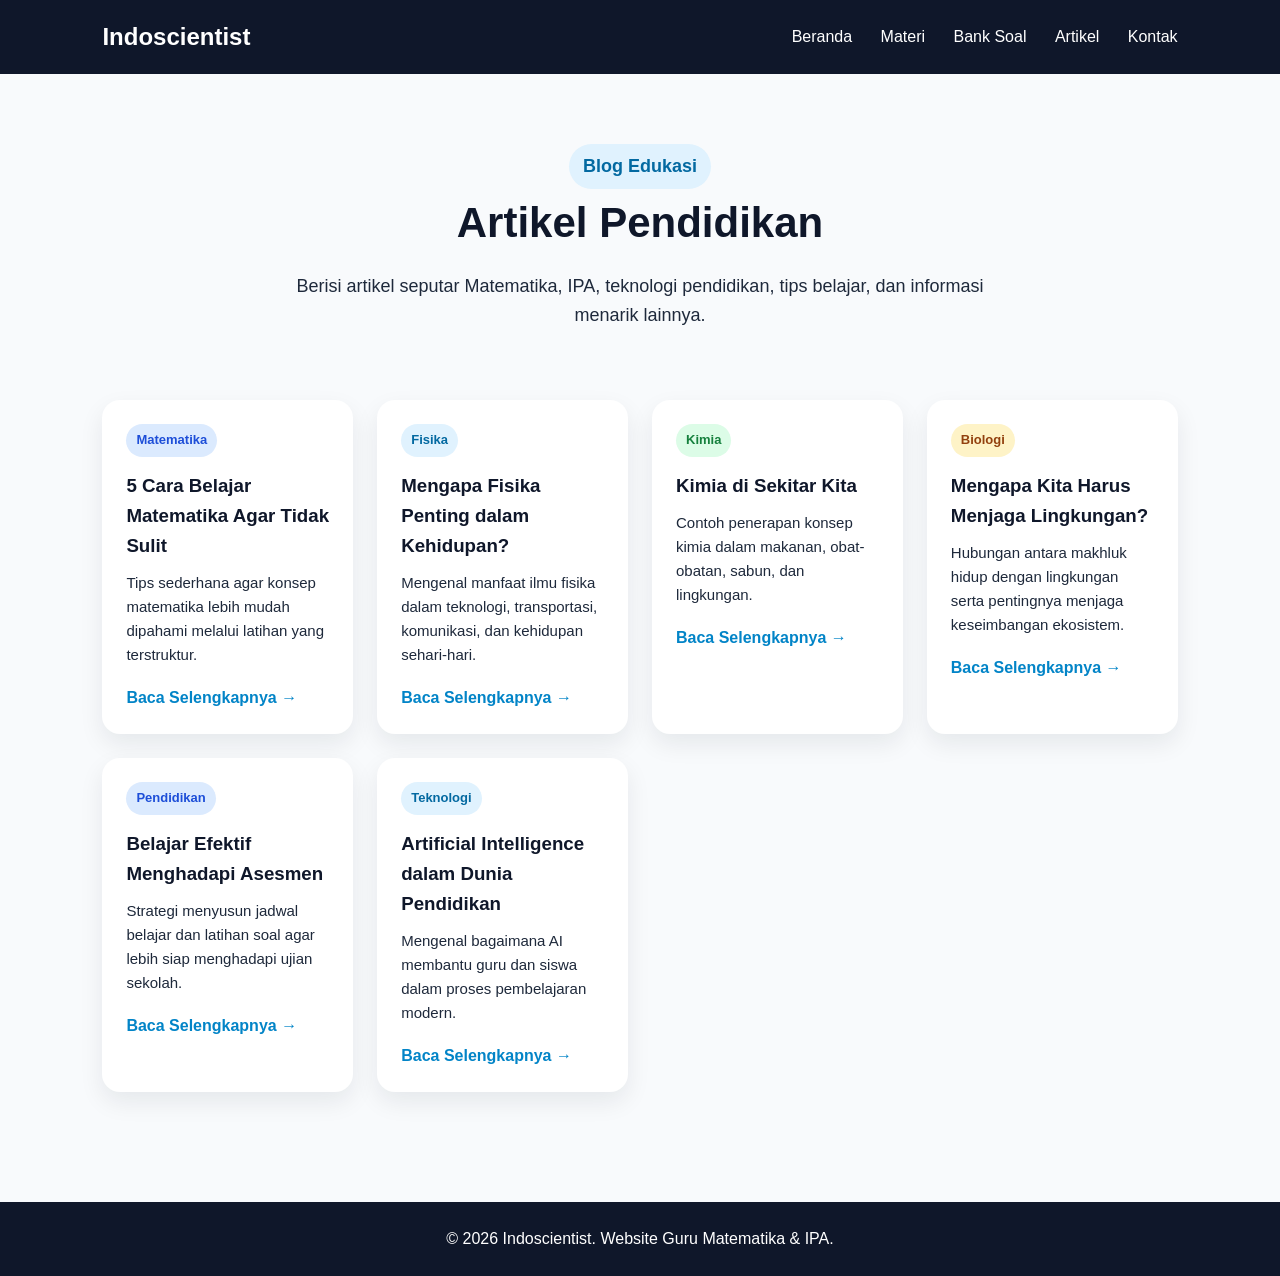
==== artikel.html @ 83fded2a "Create artikel.html" ====
<!DOCTYPE html>
<html lang="id">
<head>
    <meta charset="UTF-8">
    <meta name="viewport" content="width=device-width, initial-scale=1.0">
    <title>Artikel | Indoscientist</title>
    <link rel="stylesheet" href="css/style.css">
</head>
<body>

<header class="navbar">
    <div class="logo">Indoscientist</div>

    <nav>
        <a href="index.html">Beranda</a>
        <a href="materi.html">Materi</a>
        <a href="bank-soal.html">Bank Soal</a>
        <a href="artikel.html">Artikel</a>
        <a href="kontak.html">Kontak</a>
    </nav>
</header>

<section class="page-header">
    <p class="badge">Blog Edukasi</p>

    <h1>Artikel Pendidikan</h1>

    <p>
        Berisi artikel seputar Matematika, IPA, teknologi pendidikan,
        tips belajar, dan informasi menarik lainnya.
    </p>
</section>

<section class="content-grid">

    <article class="content-card">
        <span class="label matematika">Matematika</span>

        <h3>5 Cara Belajar Matematika Agar Tidak Sulit</h3>

        <p>
            Tips sederhana agar konsep matematika lebih mudah dipahami
            melalui latihan yang terstruktur.
        </p>

        <a href="#" class="read-link">Baca Selengkapnya →</a>
    </article>

    <article class="content-card">
        <span class="label fisika">Fisika</span>

        <h3>Mengapa Fisika Penting dalam Kehidupan?</h3>

        <p>
            Mengenal manfaat ilmu fisika dalam teknologi, transportasi,
            komunikasi, dan kehidupan sehari-hari.
        </p>

        <a href="#" class="read-link">Baca Selengkapnya →</a>
    </article>

    <article class="content-card">
        <span class="label kimia">Kimia</span>

        <h3>Kimia di Sekitar Kita</h3>

        <p>
            Contoh penerapan konsep kimia dalam makanan, obat-obatan,
            sabun, dan lingkungan.
        </p>

        <a href="#" class="read-link">Baca Selengkapnya →</a>
    </article>

    <article class="content-card">
        <span class="label biologi">Biologi</span>

        <h3>Mengapa Kita Harus Menjaga Lingkungan?</h3>

        <p>
            Hubungan antara makhluk hidup dengan lingkungan serta pentingnya
            menjaga keseimbangan ekosistem.
        </p>

        <a href="#" class="read-link">Baca Selengkapnya →</a>
    </article>

    <article class="content-card">
        <span class="label matematika">Pendidikan</span>

        <h3>Belajar Efektif Menghadapi Asesmen</h3>

        <p>
            Strategi menyusun jadwal belajar dan latihan soal agar lebih siap
            menghadapi ujian sekolah.
        </p>

        <a href="#" class="read-link">Baca Selengkapnya →</a>
    </article>

    <article class="content-card">
        <span class="label fisika">Teknologi</span>

        <h3>Artificial Intelligence dalam Dunia Pendidikan</h3>

        <p>
            Mengenal bagaimana AI membantu guru dan siswa dalam proses
            pembelajaran modern.
        </p>

        <a href="#" class="read-link">Baca Selengkapnya →</a>
    </article>

</section>

<footer>
    <p>&copy; 2026 Indoscientist. Website Guru Matematika & IPA.</p>
</footer>

</body>
</html>
---- css/style.css ----
* {
  margin: 0;
  padding: 0;
  box-sizing: border-box;
  font-family: Arial, sans-serif;
}

body {
  background: #f8fafc;
  color: #1e293b;
  line-height: 1.6;
}

.navbar {
  background: #0f172a;
  color: white;
  padding: 18px 8%;
  display: flex;
  justify-content: space-between;
  align-items: center;
}

.logo {
  font-size: 24px;
  font-weight: bold;
}

.navbar nav a {
  color: white;
  text-decoration: none;
  margin-left: 24px;
  font-weight: 500;
}

.navbar nav a:hover {
  color: #38bdf8;
}

.hero {
  padding: 80px 8%;
  display: grid;
  grid-template-columns: 2fr 1fr;
  gap: 40px;
  align-items: center;
}

.badge {
  display: inline-block;
  background: #e0f2fe;
  color: #0369a1;
  padding: 8px 14px;
  border-radius: 999px;
  font-weight: bold;
  margin-bottom: 16px;
}

.hero h1 {
  font-size: 48px;
  line-height: 1.15;
  margin-bottom: 20px;
  color: #0f172a;
}

.hero p {
  font-size: 18px;
  margin-bottom: 24px;
}

.hero-buttons a {
  display: inline-block;
  padding: 12px 20px;
  border-radius: 10px;
  text-decoration: none;
  margin-right: 12px;
  font-weight: bold;
}

.btn-primary {
  background: #0284c7;
  color: white;
}

.btn-secondary {
  background: white;
  color: #0284c7;
  border: 1px solid #0284c7;
}

.hero-card,
.feature-card,
.subject-card {
  background: white;
  border-radius: 18px;
  padding: 28px;
  box-shadow: 0 10px 25px rgba(15, 23, 42, 0.08);
}

.hero-card h3 {
  margin-bottom: 14px;
}

.hero-card ul {
  padding-left: 20px;
}

.features,
.subjects {
  padding: 60px 8%;
  text-align: center;
}

.features h2,
.subjects h2 {
  font-size: 32px;
  margin-bottom: 32px;
  color: #0f172a;
}

.feature-grid,
.subject-grid {
  display: grid;
  grid-template-columns: repeat(3, 1fr);
  gap: 24px;
}

.subject-grid {
  grid-template-columns: repeat(4, 1fr);
}

.subject-card {
  font-size: 20px;
  font-weight: bold;
  color: #0369a1;
}

footer {
  background: #0f172a;
  color: white;
  text-align: center;
  padding: 24px;
  margin-top: 40px;
}

@media (max-width: 768px) {
  .navbar {
    flex-direction: column;
    gap: 14px;
  }

  .navbar nav a {
    margin: 0 8px;
    font-size: 14px;
  }

  .hero {
    grid-template-columns: 1fr;
    padding: 50px 6%;
  }

  .hero h1 {
    font-size: 34px;
  }

  .feature-grid,
  .subject-grid {
    grid-template-columns: 1fr;
  }
}

.page-header {
  padding: 70px 8% 40px;
  text-align: center;
}

.page-header h1 {
  font-size: 42px;
  color: #0f172a;
  margin-bottom: 16px;
}

.page-header p {
  max-width: 720px;
  margin: 0 auto;
  font-size: 18px;
}

.filter-section {
  padding: 10px 8% 30px;
  text-align: center;
}

.filter-btn {
  border: none;
  background: white;
  color: #0369a1;
  padding: 10px 16px;
  margin: 6px;
  border-radius: 999px;
  font-weight: bold;
  cursor: pointer;
  box-shadow: 0 6px 16px rgba(15, 23, 42, 0.08);
}

.filter-btn.active,
.filter-btn:hover {
  background: #0284c7;
  color: white;
}

.content-grid {
  padding: 30px 8% 70px;
  display: grid;
  grid-template-columns: repeat(4, 1fr);
  gap: 24px;
}

.content-card {
  background: white;
  padding: 24px;
  border-radius: 18px;
  box-shadow: 0 10px 25px rgba(15, 23, 42, 0.08);
  text-align: left;
}

.content-card h3 {
  margin: 14px 0 10px;
  color: #0f172a;
}

.content-card p {
  font-size: 15px;
  margin-bottom: 18px;
}

.label {
  display: inline-block;
  padding: 6px 10px;
  border-radius: 999px;
  font-size: 13px;
  font-weight: bold;
}

.label.matematika {
  background: #dbeafe;
  color: #1d4ed8;
}

.label.fisika {
  background: #e0f2fe;
  color: #0369a1;
}

.label.kimia {
  background: #dcfce7;
  color: #15803d;
}

.label.biologi {
  background: #fef3c7;
  color: #92400e;
}

.read-link {
  color: #0284c7;
  font-weight: bold;
  text-decoration: none;
}

.read-link:hover {
  text-decoration: underline;
}

@media (max-width: 1024px) {
  .content-grid {
    grid-template-columns: repeat(2, 1fr);
  }
}

@media (max-width: 768px) {
  .page-header h1 {
    font-size: 32px;
  }

  .content-grid {
    grid-template-columns: 1fr;
  }
}
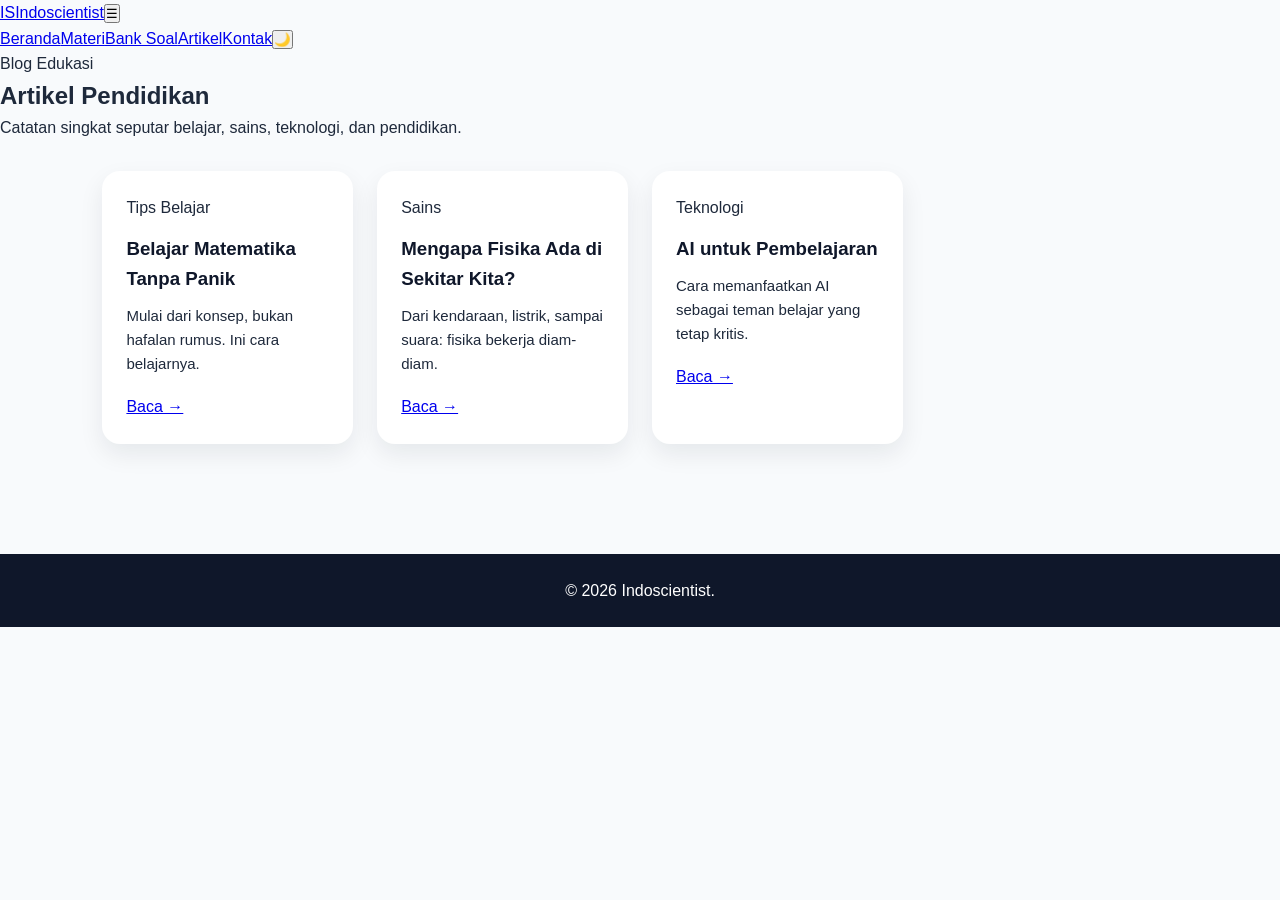
==== commit 192d5f22: "Add files via upload" ====
--- a/artikel.html
+++ b/artikel.html
@@ -1,121 +1 @@
-<!DOCTYPE html>
-<html lang="id">
-<head>
-    <meta charset="UTF-8">
-    <meta name="viewport" content="width=device-width, initial-scale=1.0">
-    <title>Artikel | Indoscientist</title>
-    <link rel="stylesheet" href="css/style.css">
-</head>
-<body>
-
-<header class="navbar">
-    <div class="logo">Indoscientist</div>
-
-    <nav>
-        <a href="index.html">Beranda</a>
-        <a href="materi.html">Materi</a>
-        <a href="bank-soal.html">Bank Soal</a>
-        <a href="artikel.html">Artikel</a>
-        <a href="kontak.html">Kontak</a>
-    </nav>
-</header>
-
-<section class="page-header">
-    <p class="badge">Blog Edukasi</p>
-
-    <h1>Artikel Pendidikan</h1>
-
-    <p>
-        Berisi artikel seputar Matematika, IPA, teknologi pendidikan,
-        tips belajar, dan informasi menarik lainnya.
-    </p>
-</section>
-
-<section class="content-grid">
-
-    <article class="content-card">
-        <span class="label matematika">Matematika</span>
-
-        <h3>5 Cara Belajar Matematika Agar Tidak Sulit</h3>
-
-        <p>
-            Tips sederhana agar konsep matematika lebih mudah dipahami
-            melalui latihan yang terstruktur.
-        </p>
-
-        <a href="#" class="read-link">Baca Selengkapnya →</a>
-    </article>
-
-    <article class="content-card">
-        <span class="label fisika">Fisika</span>
-
-        <h3>Mengapa Fisika Penting dalam Kehidupan?</h3>
-
-        <p>
-            Mengenal manfaat ilmu fisika dalam teknologi, transportasi,
-            komunikasi, dan kehidupan sehari-hari.
-        </p>
-
-        <a href="#" class="read-link">Baca Selengkapnya →</a>
-    </article>
-
-    <article class="content-card">
-        <span class="label kimia">Kimia</span>
-
-        <h3>Kimia di Sekitar Kita</h3>
-
-        <p>
-            Contoh penerapan konsep kimia dalam makanan, obat-obatan,
-            sabun, dan lingkungan.
-        </p>
-
-        <a href="#" class="read-link">Baca Selengkapnya →</a>
-    </article>
-
-    <article class="content-card">
-        <span class="label biologi">Biologi</span>
-
-        <h3>Mengapa Kita Harus Menjaga Lingkungan?</h3>
-
-        <p>
-            Hubungan antara makhluk hidup dengan lingkungan serta pentingnya
-            menjaga keseimbangan ekosistem.
-        </p>
-
-        <a href="#" class="read-link">Baca Selengkapnya →</a>
-    </article>
-
-    <article class="content-card">
-        <span class="label matematika">Pendidikan</span>
-
-        <h3>Belajar Efektif Menghadapi Asesmen</h3>
-
-        <p>
-            Strategi menyusun jadwal belajar dan latihan soal agar lebih siap
-            menghadapi ujian sekolah.
-        </p>
-
-        <a href="#" class="read-link">Baca Selengkapnya →</a>
-    </article>
-
-    <article class="content-card">
-        <span class="label fisika">Teknologi</span>
-
-        <h3>Artificial Intelligence dalam Dunia Pendidikan</h3>
-
-        <p>
-            Mengenal bagaimana AI membantu guru dan siswa dalam proses
-            pembelajaran modern.
-        </p>
-
-        <a href="#" class="read-link">Baca Selengkapnya →</a>
-    </article>
-
-</section>
-
-<footer>
-    <p>&copy; 2026 Indoscientist. Website Guru Matematika & IPA.</p>
-</footer>
-
-</body>
-</html>
+<!DOCTYPE html><html lang="id"><head><meta charset="UTF-8"><meta name="viewport" content="width=device-width, initial-scale=1.0"><title>Artikel | Indoscientist</title><link rel="preconnect" href="https://fonts.googleapis.com"><link rel="preconnect" href="https://fonts.gstatic.com" crossorigin><link href="https://fonts.googleapis.com/css2?family=Inter:wght@400;500;600;700;800&display=swap" rel="stylesheet"><link rel="stylesheet" href="css/style.css"></head><body><header class="site-header"><a class="brand" href="index.html"><span class="brand-mark">IS</span><span>Indoscientist</span></a><button class="nav-toggle" id="navToggle">☰</button><nav class="site-nav" id="siteNav"><a href="index.html">Beranda</a><a href="materi.html">Materi</a><a href="bank-soal.html">Bank Soal</a><a href="artikel.html" class="active">Artikel</a><a href="kontak.html">Kontak</a><button class="theme-toggle" id="themeToggle" type="button">🌙</button></nav></header><main><section class="page-hero section reveal"><p class="eyebrow">Blog Edukasi</p><h1>Artikel Pendidikan</h1><p>Catatan singkat seputar belajar, sains, teknologi, dan pendidikan.</p></section><section class="section compact"><div class="content-grid"><article class="content-card reveal"><span class="tag blue">Tips Belajar</span><h3>Belajar Matematika Tanpa Panik</h3><p>Mulai dari konsep, bukan hafalan rumus. Ini cara belajarnya.</p><a href="#">Baca →</a></article><article class="content-card reveal"><span class="tag cyan">Sains</span><h3>Mengapa Fisika Ada di Sekitar Kita?</h3><p>Dari kendaraan, listrik, sampai suara: fisika bekerja diam-diam.</p><a href="#">Baca →</a></article><article class="content-card reveal"><span class="tag green">Teknologi</span><h3>AI untuk Pembelajaran</h3><p>Cara memanfaatkan AI sebagai teman belajar yang tetap kritis.</p><a href="#">Baca →</a></article></div></section></main><footer class="site-footer"><p>© 2026 Indoscientist.</p></footer><script src="js/app.js"></script></body></html>
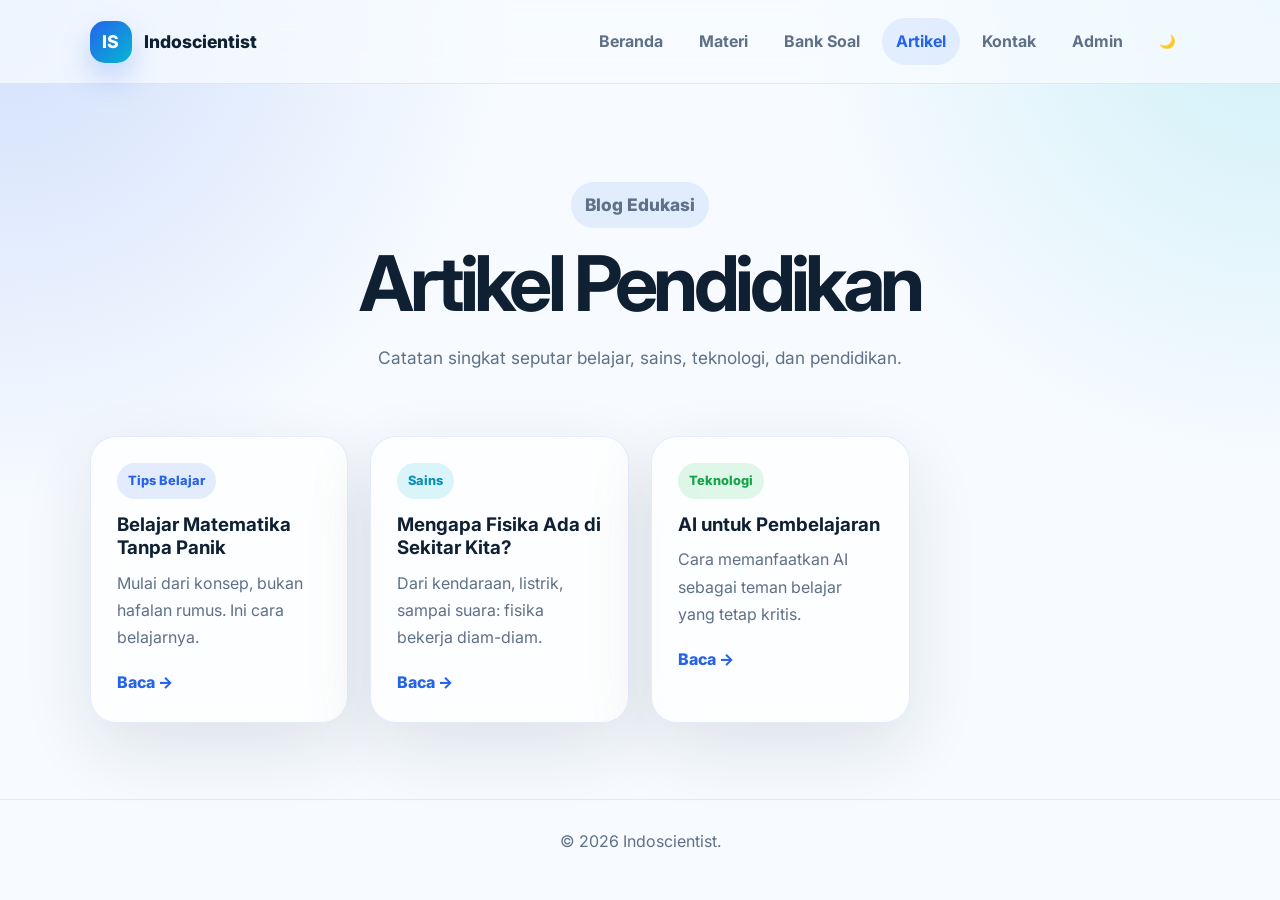
==== commit 0e5f6f83: "Add files via upload" ====
--- a/artikel.html
+++ b/artikel.html
@@ -1 +1 @@
-<!DOCTYPE html><html lang="id"><head><meta charset="UTF-8"><meta name="viewport" content="width=device-width, initial-scale=1.0"><title>Artikel | Indoscientist</title><link rel="preconnect" href="https://fonts.googleapis.com"><link rel="preconnect" href="https://fonts.gstatic.com" crossorigin><link href="https://fonts.googleapis.com/css2?family=Inter:wght@400;500;600;700;800&display=swap" rel="stylesheet"><link rel="stylesheet" href="css/style.css"></head><body><header class="site-header"><a class="brand" href="index.html"><span class="brand-mark">IS</span><span>Indoscientist</span></a><button class="nav-toggle" id="navToggle">☰</button><nav class="site-nav" id="siteNav"><a href="index.html">Beranda</a><a href="materi.html">Materi</a><a href="bank-soal.html">Bank Soal</a><a href="artikel.html" class="active">Artikel</a><a href="kontak.html">Kontak</a><button class="theme-toggle" id="themeToggle" type="button">🌙</button></nav></header><main><section class="page-hero section reveal"><p class="eyebrow">Blog Edukasi</p><h1>Artikel Pendidikan</h1><p>Catatan singkat seputar belajar, sains, teknologi, dan pendidikan.</p></section><section class="section compact"><div class="content-grid"><article class="content-card reveal"><span class="tag blue">Tips Belajar</span><h3>Belajar Matematika Tanpa Panik</h3><p>Mulai dari konsep, bukan hafalan rumus. Ini cara belajarnya.</p><a href="#">Baca →</a></article><article class="content-card reveal"><span class="tag cyan">Sains</span><h3>Mengapa Fisika Ada di Sekitar Kita?</h3><p>Dari kendaraan, listrik, sampai suara: fisika bekerja diam-diam.</p><a href="#">Baca →</a></article><article class="content-card reveal"><span class="tag green">Teknologi</span><h3>AI untuk Pembelajaran</h3><p>Cara memanfaatkan AI sebagai teman belajar yang tetap kritis.</p><a href="#">Baca →</a></article></div></section></main><footer class="site-footer"><p>© 2026 Indoscientist.</p></footer><script src="js/app.js"></script></body></html>
+<!DOCTYPE html><html lang="id"><head><meta charset="UTF-8"><meta name="viewport" content="width=device-width, initial-scale=1.0"><title>Artikel | Indoscientist</title><link rel="preconnect" href="https://fonts.googleapis.com"><link rel="preconnect" href="https://fonts.gstatic.com" crossorigin><link href="https://fonts.googleapis.com/css2?family=Inter:wght@400;500;600;700;800&display=swap" rel="stylesheet"><link rel="stylesheet" href="css/style.css"></head><body><header class="site-header"><a class="brand" href="index.html"><span class="brand-mark">IS</span><span>Indoscientist</span></a><button class="nav-toggle" id="navToggle">☰</button><nav class="site-nav" id="siteNav"><a href="index.html">Beranda</a><a href="materi.html">Materi</a><a href="bank-soal.html">Bank Soal</a><a href="artikel.html" class="active">Artikel</a><a href="kontak.html">Kontak</a><a href="admin.html">Admin</a><button class="theme-toggle" id="themeToggle" type="button">🌙</button></nav></header><main><section class="page-hero section reveal"><p class="eyebrow">Blog Edukasi</p><h1>Artikel Pendidikan</h1><p>Catatan singkat seputar belajar, sains, teknologi, dan pendidikan.</p></section><section class="section compact"><div class="content-grid" id="artikelGrid"><article class="content-card reveal"><span class="tag blue">Tips Belajar</span><h3>Belajar Matematika Tanpa Panik</h3><p>Mulai dari konsep, bukan hafalan rumus. Ini cara belajarnya.</p><a href="#">Baca →</a></article><article class="content-card reveal"><span class="tag cyan">Sains</span><h3>Mengapa Fisika Ada di Sekitar Kita?</h3><p>Dari kendaraan, listrik, sampai suara: fisika bekerja diam-diam.</p><a href="#">Baca →</a></article><article class="content-card reveal"><span class="tag green">Teknologi</span><h3>AI untuk Pembelajaran</h3><p>Cara memanfaatkan AI sebagai teman belajar yang tetap kritis.</p><a href="#">Baca →</a></article></div></section></main><footer class="site-footer"><p>© 2026 Indoscientist.</p></footer><script src="js/app.js"></script><script type="module" src="js/data.js"></script></body></html>
--- a/css/style.css
+++ b/css/style.css
@@ -1,287 +1,146 @@
-* {
-  margin: 0;
-  padding: 0;
-  box-sizing: border-box;
-  font-family: Arial, sans-serif;
+:root {
+  --bg: #f7fbff;
+  --surface: rgba(255, 255, 255, 0.78);
+  --surface-solid: #ffffff;
+  --text: #102033;
+  --muted: #5f7087;
+  --primary: #2563eb;
+  --primary-dark: #1d4ed8;
+  --accent: #06b6d4;
+  --border: rgba(37, 99, 235, 0.12);
+  --shadow: 0 24px 70px rgba(15, 23, 42, 0.11);
+  --radius: 26px;
 }
 
-body {
-  background: #f8fafc;
-  color: #1e293b;
-  line-height: 1.6;
+[data-theme="dark"] {
+  --bg: #07111f;
+  --surface: rgba(15, 23, 42, 0.76);
+  --surface-solid: #0f172a;
+  --text: #e5efff;
+  --muted: #a8b6ca;
+  --primary: #60a5fa;
+  --primary-dark: #3b82f6;
+  --accent: #22d3ee;
+  --border: rgba(148, 163, 184, 0.18);
+  --shadow: 0 24px 70px rgba(0, 0, 0, 0.34);
 }
 
-.navbar {
-  background: #0f172a;
-  color: white;
-  padding: 18px 8%;
-  display: flex;
-  justify-content: space-between;
-  align-items: center;
+* { box-sizing: border-box; margin: 0; padding: 0; }
+html { scroll-behavior: smooth; }
+body {
+  font-family: 'Inter', system-ui, sans-serif;
+  background:
+    radial-gradient(circle at top left, rgba(37, 99, 235, .18), transparent 32rem),
+    radial-gradient(circle at top right, rgba(6, 182, 212, .16), transparent 30rem),
+    var(--bg);
+  color: var(--text);
+  line-height: 1.7;
+  min-height: 100vh;
 }
+a { color: inherit; text-decoration: none; }
 
-.logo {
-  font-size: 24px;
-  font-weight: bold;
+.site-header {
+  position: sticky; top: 0; z-index: 50;
+  display: flex; align-items: center; justify-content: space-between;
+  padding: 18px 7%;
+  backdrop-filter: blur(18px);
+  background: color-mix(in srgb, var(--bg) 76%, transparent);
+  border-bottom: 1px solid var(--border);
 }
+.brand { display: flex; align-items: center; gap: 12px; font-weight: 800; font-size: 1.1rem; }
+.brand-mark {
+  width: 42px; height: 42px; display: grid; place-items: center;
+  border-radius: 15px; color: white;
+  background: linear-gradient(135deg, var(--primary), var(--accent));
+  box-shadow: 0 14px 30px rgba(37, 99, 235, .25);
+}
+.site-nav { display: flex; align-items: center; gap: 8px; }
+.site-nav a, .theme-toggle {
+  border: 0; background: transparent; color: var(--muted);
+  padding: 10px 14px; border-radius: 999px; font-weight: 700; cursor: pointer;
+}
+.site-nav a:hover, .site-nav a.active, .theme-toggle:hover { color: var(--primary); background: rgba(37, 99, 235, .09); }
+.nav-toggle { display: none; border: 0; background: var(--surface-solid); color: var(--text); padding: 10px 12px; border-radius: 12px; font-size: 1.2rem; box-shadow: var(--shadow); }
 
-.navbar nav a {
-  color: white;
-  text-decoration: none;
-  margin-left: 24px;
-  font-weight: 500;
+.section { padding: 76px 7%; }
+.hero { min-height: 86vh; display: grid; grid-template-columns: 1.08fr .92fr; gap: 48px; align-items: center; }
+.eyebrow { display: inline-flex; color: var(--primary); background: rgba(37, 99, 235, .1); padding: 8px 14px; border-radius: 999px; font-weight: 800; margin-bottom: 18px; }
+h1 { font-size: clamp(2.4rem, 6vw, 5.5rem); line-height: .98; letter-spacing: -0.06em; }
+h2 { font-size: clamp(2rem, 4vw, 3.3rem); line-height: 1.05; letter-spacing: -0.04em; }
+h3 { line-height: 1.25; }
+.hero-subtitle, .page-hero p, .section-heading p, .cta p { color: var(--muted); font-size: 1.08rem; max-width: 760px; margin-top: 22px; }
+.hero-actions { display: flex; gap: 14px; margin-top: 32px; flex-wrap: wrap; }
+.btn { display: inline-flex; justify-content: center; align-items: center; min-height: 48px; padding: 13px 20px; border-radius: 999px; font-weight: 800; }
+.btn-primary { color: white; background: linear-gradient(135deg, var(--primary), var(--accent)); box-shadow: 0 18px 36px rgba(37, 99, 235, .25); }
+.btn-ghost { color: var(--primary); background: var(--surface); border: 1px solid var(--border); }
+.stats-row { display: grid; grid-template-columns: repeat(3, 1fr); gap: 14px; margin-top: 34px; max-width: 560px; }
+.stats-row div { padding: 18px; border-radius: 20px; background: var(--surface); border: 1px solid var(--border); }
+.stats-row strong { display: block; font-size: 1.55rem; color: var(--primary); }
+.stats-row span { color: var(--muted); font-size: .9rem; }
+
+.hero-visual { position: relative; min-height: 520px; display: grid; place-items: center; }
+.orb { position: absolute; border-radius: 999px; filter: blur(2px); opacity: .8; }
+.orb-one { width: 180px; height: 180px; background: rgba(37,99,235,.2); top: 30px; right: 20px; }
+.orb-two { width: 120px; height: 120px; background: rgba(6,182,212,.22); bottom: 52px; left: 18px; }
+.dashboard-card { position: relative; width: min(100%, 430px); background: var(--surface); border: 1px solid var(--border); border-radius: 34px; padding: 28px; box-shadow: var(--shadow); backdrop-filter: blur(18px); }
+.card-topline { display: flex; gap: 8px; margin-bottom: 24px; }
+.card-topline span { width: 11px; height: 11px; border-radius: 999px; background: var(--accent); opacity: .65; }
+.lesson-list { display: grid; gap: 14px; margin-top: 20px; }
+.lesson-item { display: flex; gap: 14px; align-items: center; padding: 16px; background: var(--surface-solid); border: 1px solid var(--border); border-radius: 20px; }
+.lesson-item span { width: 44px; height: 44px; display: grid; place-items: center; border-radius: 16px; background: rgba(37,99,235,.1); font-size: 1.2rem; }
+.lesson-item small { display: block; color: var(--muted); }
+
+.section-heading { text-align: center; max-width: 820px; margin: 0 auto 34px; }
+.feature-grid, .subject-grid, .content-grid { display: grid; gap: 22px; }
+.feature-grid { grid-template-columns: repeat(3, 1fr); }
+.subject-grid, .content-grid { grid-template-columns: repeat(4, 1fr); }
+.feature-card, .subject-card, .content-card, .contact-card, .cta {
+  background: var(--surface); border: 1px solid var(--border); border-radius: var(--radius); padding: 26px; box-shadow: var(--shadow); backdrop-filter: blur(18px);
 }
+.feature-card .icon, .subject-card span { font-size: 2rem; display: inline-block; margin-bottom: 16px; }
+.feature-card p, .subject-card p, .content-card p, .contact-card p { color: var(--muted); margin-top: 10px; }
+.subject-card, .content-card { transition: transform .22s ease, border-color .22s ease; }
+.subject-card:hover, .content-card:hover { transform: translateY(-6px); border-color: color-mix(in srgb, var(--primary) 50%, transparent); }
 
-.navbar nav a:hover {
-  color: #38bdf8;
+.cta { display: flex; justify-content: space-between; align-items: center; gap: 24px; margin: 34px 7% 70px; }
+.page-hero { text-align: center; padding-bottom: 40px; }
+.page-hero p { margin-left: auto; margin-right: auto; }
+.compact { padding-top: 24px; }
+.filter-pills { display: flex; justify-content: center; flex-wrap: wrap; gap: 10px; margin-bottom: 28px; }
+.pill { border: 1px solid var(--border); background: var(--surface); color: var(--muted); padding: 10px 16px; border-radius: 999px; font-weight: 800; cursor: pointer; }
+.pill.active, .pill:hover { background: var(--primary); color: white; }
+.tag { display: inline-block; padding: 7px 11px; border-radius: 999px; font-size: .8rem; font-weight: 800; margin-bottom: 14px; }
+.tag.blue { background: rgba(37,99,235,.12); color: #2563eb; }
+.tag.cyan { background: rgba(6,182,212,.14); color: #0891b2; }
+.tag.green { background: rgba(34,197,94,.14); color: #16a34a; }
+.tag.amber { background: rgba(245,158,11,.16); color: #d97706; }
+.content-card a { display: inline-block; color: var(--primary); font-weight: 800; margin-top: 18px; }
+.contact-layout { display: grid; grid-template-columns: 1.2fr .8fr; gap: 22px; }
+form { display: grid; gap: 14px; margin-top: 18px; }
+label { display: grid; gap: 8px; color: var(--muted); font-weight: 700; }
+input, textarea { width: 100%; border: 1px solid var(--border); background: var(--surface-solid); color: var(--text); padding: 14px 16px; border-radius: 16px; font: inherit; }
+.site-footer { text-align: center; padding: 28px 7%; color: var(--muted); border-top: 1px solid var(--border); }
+
+.reveal { opacity: 0; transform: translateY(18px); transition: .7s ease; }
+.reveal.visible { opacity: 1; transform: translateY(0); }
+
+@media (max-width: 1080px) {
+  .hero, .contact-layout { grid-template-columns: 1fr; }
+  .hero-visual { min-height: 430px; }
+  .content-grid, .subject-grid { grid-template-columns: repeat(2, 1fr); }
 }
-
-.hero {
-  padding: 80px 8%;
-  display: grid;
-  grid-template-columns: 2fr 1fr;
-  gap: 40px;
-  align-items: center;
+@media (max-width: 760px) {
+  .site-header { padding: 14px 5%; }
+  .nav-toggle { display: block; }
+  .site-nav { position: fixed; left: 5%; right: 5%; top: 74px; display: none; flex-direction: column; align-items: stretch; padding: 14px; background: var(--surface-solid); border: 1px solid var(--border); border-radius: 22px; box-shadow: var(--shadow); }
+  .site-nav.open { display: flex; }
+  .site-nav a, .theme-toggle { text-align: left; }
+  .section { padding: 54px 5%; }
+  .hero { min-height: auto; gap: 28px; }
+  .hero-actions .btn { width: 100%; }
+  .stats-row, .feature-grid, .subject-grid, .content-grid { grid-template-columns: 1fr; }
+  .hero-visual { min-height: 360px; }
+  .dashboard-card { padding: 22px; border-radius: 26px; }
+  .cta { flex-direction: column; align-items: flex-start; margin: 24px 5% 52px; }
+  .cta .btn { width: 100%; }
 }
-
-.badge {
-  display: inline-block;
-  background: #e0f2fe;
-  color: #0369a1;
-  padding: 8px 14px;
-  border-radius: 999px;
-  font-weight: bold;
-  margin-bottom: 16px;
-}
-
-.hero h1 {
-  font-size: 48px;
-  line-height: 1.15;
-  margin-bottom: 20px;
-  color: #0f172a;
-}
-
-.hero p {
-  font-size: 18px;
-  margin-bottom: 24px;
-}
-
-.hero-buttons a {
-  display: inline-block;
-  padding: 12px 20px;
-  border-radius: 10px;
-  text-decoration: none;
-  margin-right: 12px;
-  font-weight: bold;
-}
-
-.btn-primary {
-  background: #0284c7;
-  color: white;
-}
-
-.btn-secondary {
-  background: white;
-  color: #0284c7;
-  border: 1px solid #0284c7;
-}
-
-.hero-card,
-.feature-card,
-.subject-card {
-  background: white;
-  border-radius: 18px;
-  padding: 28px;
-  box-shadow: 0 10px 25px rgba(15, 23, 42, 0.08);
-}
-
-.hero-card h3 {
-  margin-bottom: 14px;
-}
-
-.hero-card ul {
-  padding-left: 20px;
-}
-
-.features,
-.subjects {
-  padding: 60px 8%;
-  text-align: center;
-}
-
-.features h2,
-.subjects h2 {
-  font-size: 32px;
-  margin-bottom: 32px;
-  color: #0f172a;
-}
-
-.feature-grid,
-.subject-grid {
-  display: grid;
-  grid-template-columns: repeat(3, 1fr);
-  gap: 24px;
-}
-
-.subject-grid {
-  grid-template-columns: repeat(4, 1fr);
-}
-
-.subject-card {
-  font-size: 20px;
-  font-weight: bold;
-  color: #0369a1;
-}
-
-footer {
-  background: #0f172a;
-  color: white;
-  text-align: center;
-  padding: 24px;
-  margin-top: 40px;
-}
-
-@media (max-width: 768px) {
-  .navbar {
-    flex-direction: column;
-    gap: 14px;
-  }
-
-  .navbar nav a {
-    margin: 0 8px;
-    font-size: 14px;
-  }
-
-  .hero {
-    grid-template-columns: 1fr;
-    padding: 50px 6%;
-  }
-
-  .hero h1 {
-    font-size: 34px;
-  }
-
-  .feature-grid,
-  .subject-grid {
-    grid-template-columns: 1fr;
-  }
-}
-
-.page-header {
-  padding: 70px 8% 40px;
-  text-align: center;
-}
-
-.page-header h1 {
-  font-size: 42px;
-  color: #0f172a;
-  margin-bottom: 16px;
-}
-
-.page-header p {
-  max-width: 720px;
-  margin: 0 auto;
-  font-size: 18px;
-}
-
-.filter-section {
-  padding: 10px 8% 30px;
-  text-align: center;
-}
-
-.filter-btn {
-  border: none;
-  background: white;
-  color: #0369a1;
-  padding: 10px 16px;
-  margin: 6px;
-  border-radius: 999px;
-  font-weight: bold;
-  cursor: pointer;
-  box-shadow: 0 6px 16px rgba(15, 23, 42, 0.08);
-}
-
-.filter-btn.active,
-.filter-btn:hover {
-  background: #0284c7;
-  color: white;
-}
-
-.content-grid {
-  padding: 30px 8% 70px;
-  display: grid;
-  grid-template-columns: repeat(4, 1fr);
-  gap: 24px;
-}
-
-.content-card {
-  background: white;
-  padding: 24px;
-  border-radius: 18px;
-  box-shadow: 0 10px 25px rgba(15, 23, 42, 0.08);
-  text-align: left;
-}
-
-.content-card h3 {
-  margin: 14px 0 10px;
-  color: #0f172a;
-}
-
-.content-card p {
-  font-size: 15px;
-  margin-bottom: 18px;
-}
-
-.label {
-  display: inline-block;
-  padding: 6px 10px;
-  border-radius: 999px;
-  font-size: 13px;
-  font-weight: bold;
-}
-
-.label.matematika {
-  background: #dbeafe;
-  color: #1d4ed8;
-}
-
-.label.fisika {
-  background: #e0f2fe;
-  color: #0369a1;
-}
-
-.label.kimia {
-  background: #dcfce7;
-  color: #15803d;
-}
-
-.label.biologi {
-  background: #fef3c7;
-  color: #92400e;
-}
-
-.read-link {
-  color: #0284c7;
-  font-weight: bold;
-  text-decoration: none;
-}
-
-.read-link:hover {
-  text-decoration: underline;
-}
-
-@media (max-width: 1024px) {
-  .content-grid {
-    grid-template-columns: repeat(2, 1fr);
-  }
-}
-
-@media (max-width: 768px) {
-  .page-header h1 {
-    font-size: 32px;
-  }
-
-  .content-grid {
-    grid-template-columns: 1fr;
-  }
-}
